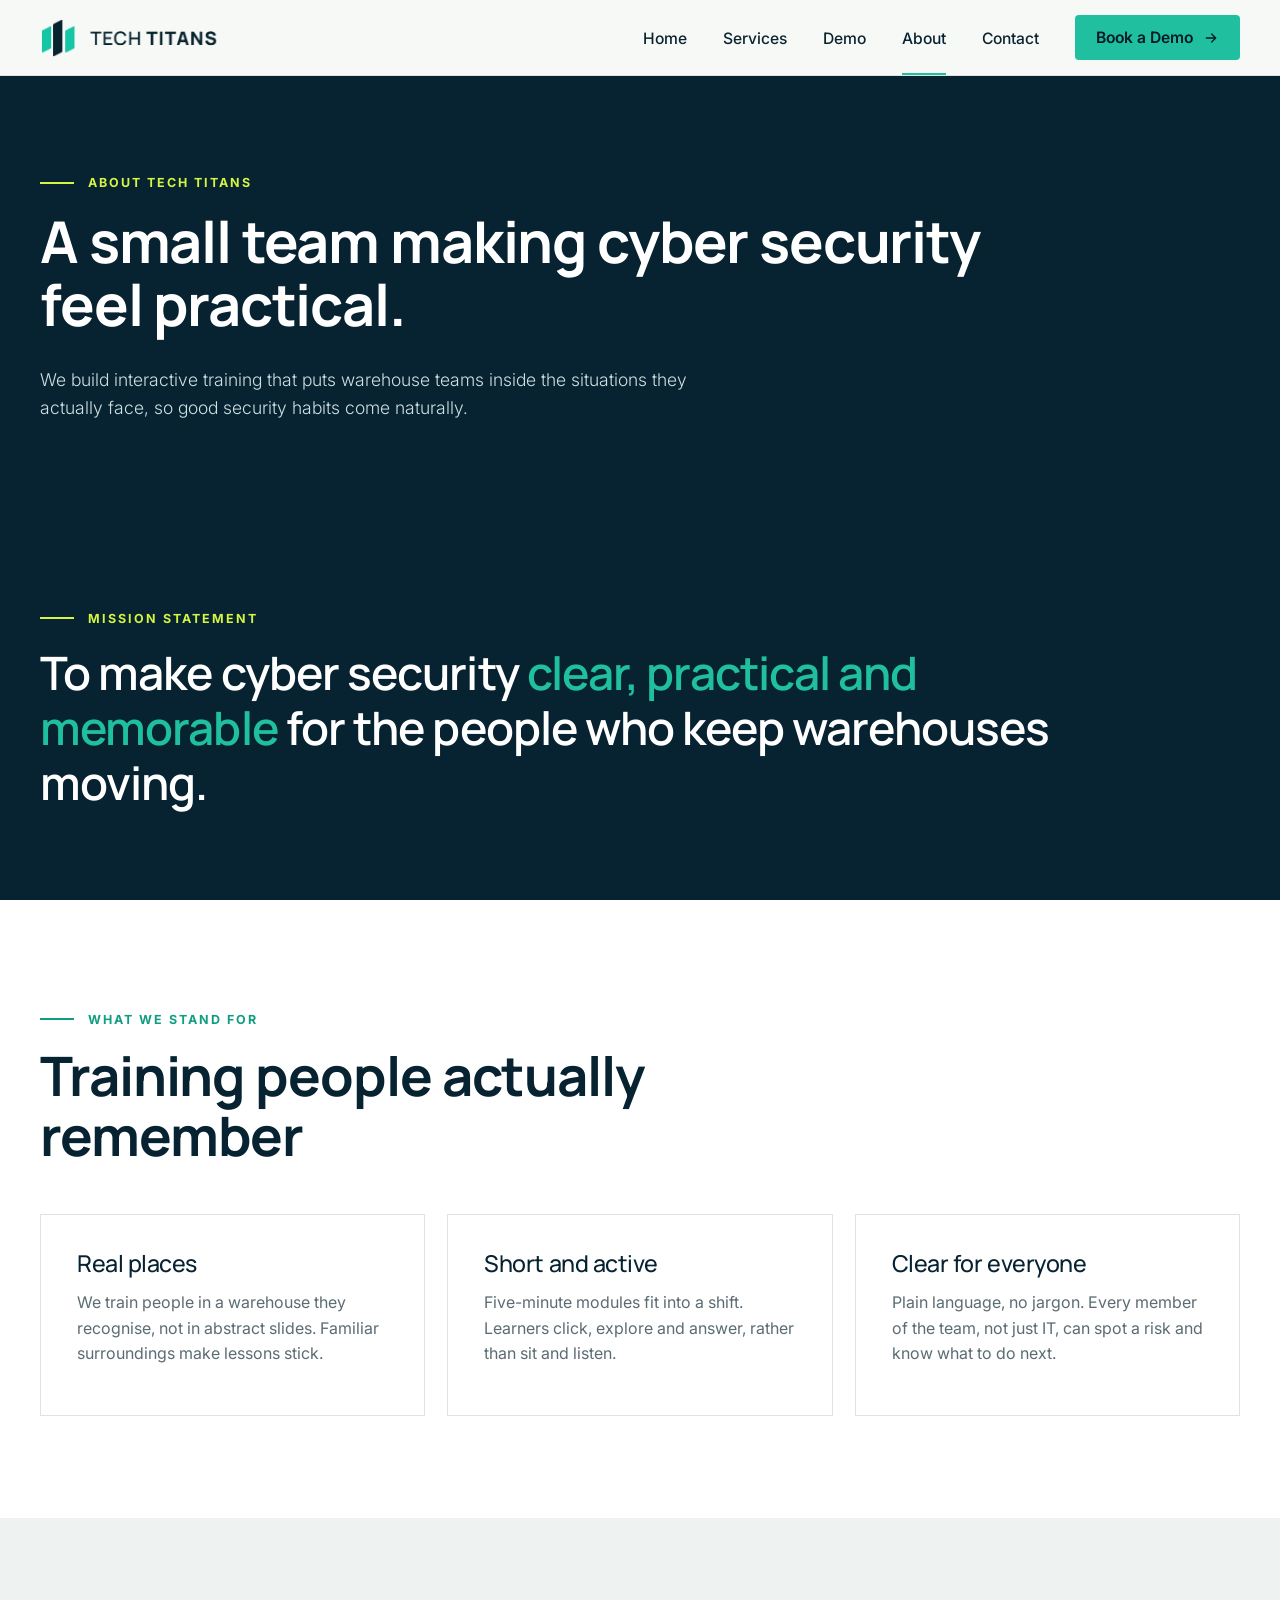
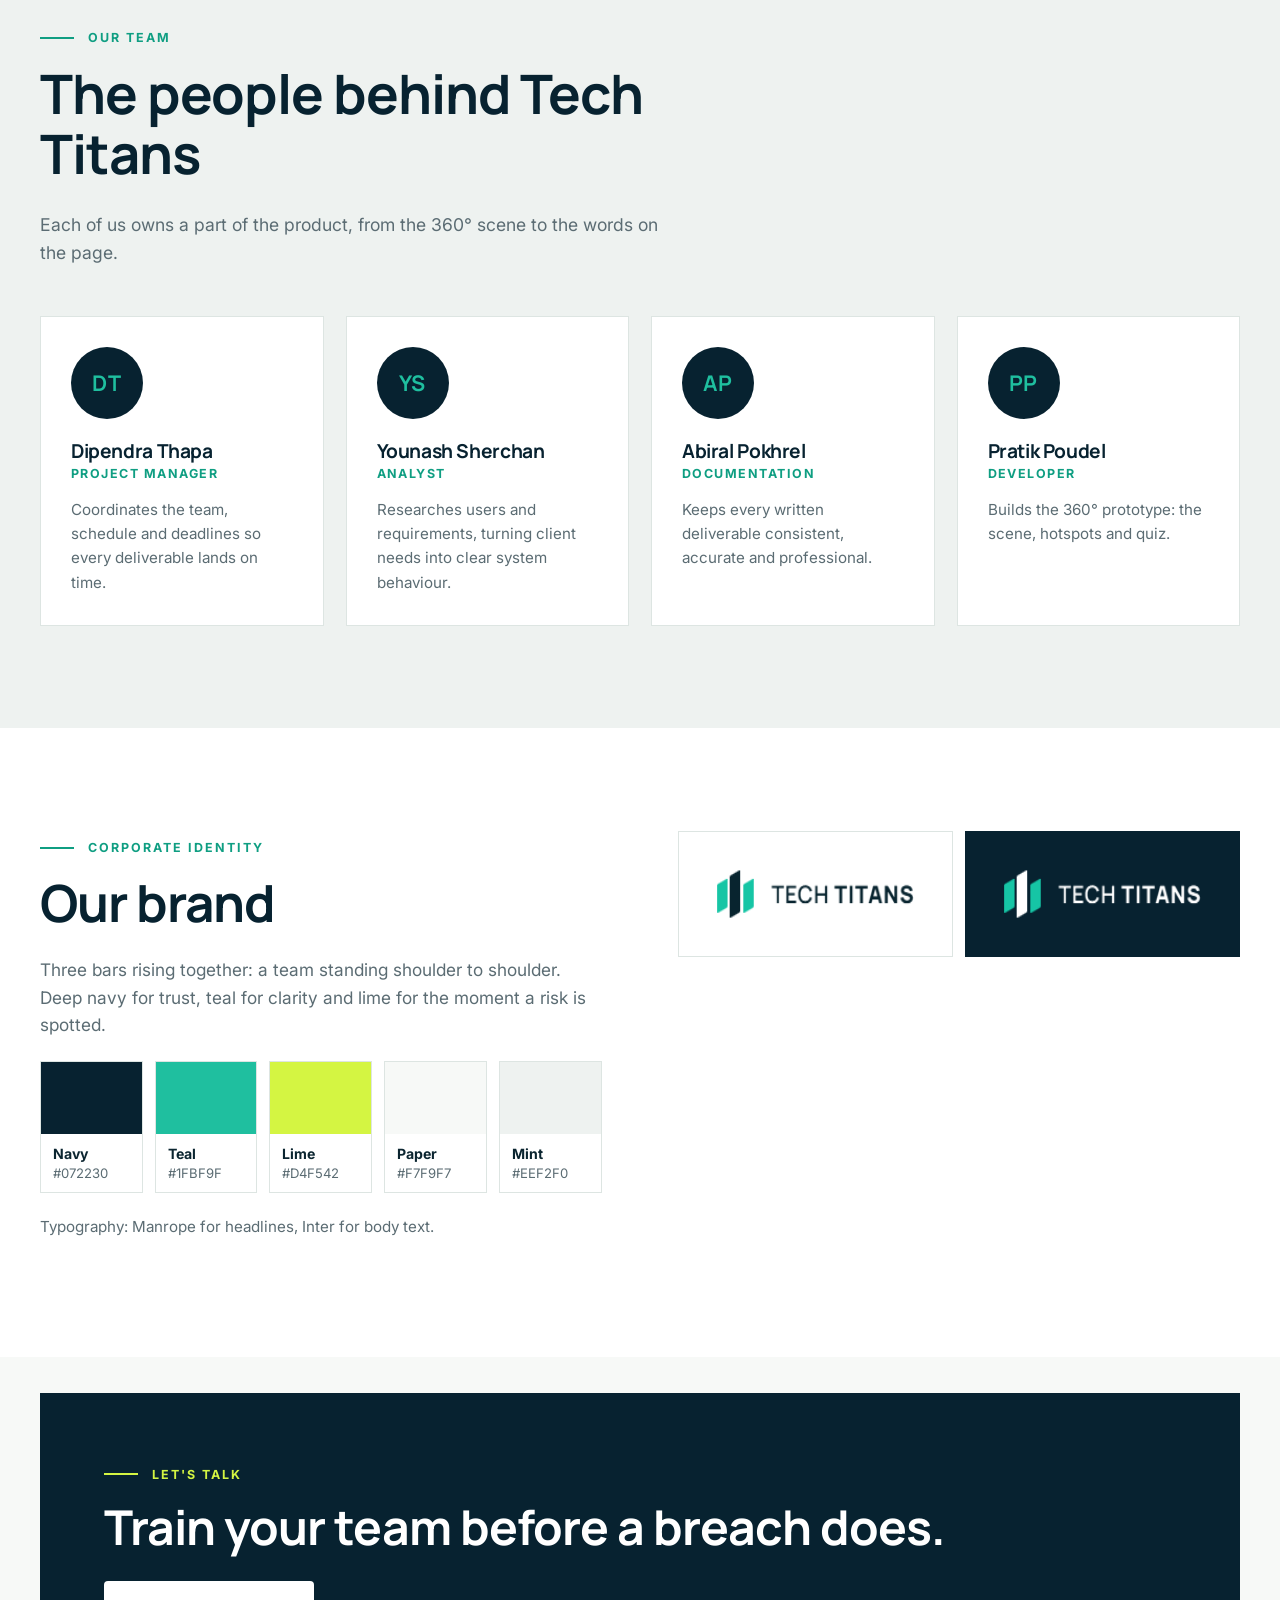
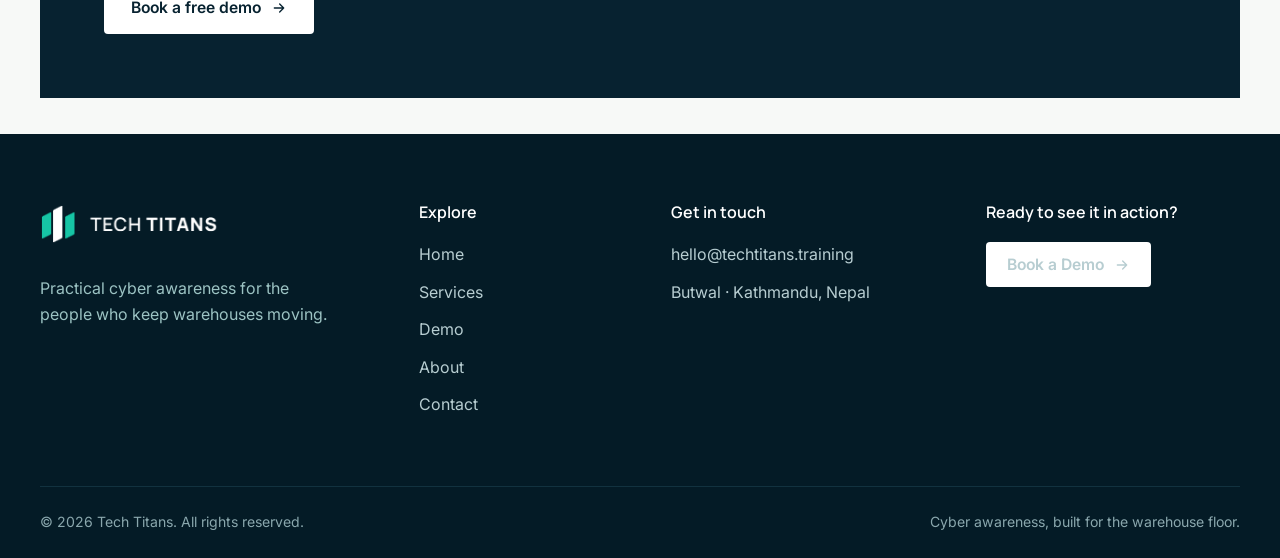
==== about.html @ 88f8e7fc "Initial commit" ====
<!DOCTYPE html>
<html lang="en">
<head>
  <meta charset="utf-8">
  <meta name="viewport" content="width=device-width, initial-scale=1">
  <title>About &amp; Team — Tech Titans</title>
  <meta name="description" content="Meet Tech Titans: our mission, our brand and the team building interactive cyber awareness training for warehouse teams.">
  <meta name="theme-color" content="#072230">
  <link rel="icon" href="assets/img/favicon.svg" type="image/svg+xml">
  <link rel="preconnect" href="https://fonts.googleapis.com">
  <link rel="preconnect" href="https://fonts.gstatic.com" crossorigin>
  <link href="https://fonts.googleapis.com/css2?family=Inter:wght@300;400;500;600;700&family=Manrope:wght@400;500;600;700;800&display=swap" rel="stylesheet">
  <link rel="stylesheet" href="css/styles.css">
</head>
<body>
  <a class="skip-link" href="#main">Skip to content</a>

  <header class="site-header">
    <div class="container">
      <a class="brand" href="index.html" aria-label="Tech Titans home">
        <img src="assets/img/logo.png" alt="Tech Titans" width="192" height="43">
      </a>
      <button class="nav-toggle" aria-label="Menu" aria-expanded="false" aria-controls="site-nav"><span></span><span></span><span></span></button>
      <nav class="nav" id="site-nav" aria-label="Main">
        <a class="link" href="index.html">Home</a>
        <a class="link" href="index.html#services">Services</a>
        <a class="link" href="demo.html">Demo</a>
        <a class="link" href="about.html" aria-current="page">About</a>
        <a class="link" href="contact.html">Contact</a>
        <a class="btn btn-primary btn-sm" href="contact.html?topic=Book%20a%20demo">Book a Demo
          <svg viewBox="0 0 24 24" fill="none" stroke="currentColor" stroke-width="2" stroke-linecap="round" stroke-linejoin="round" aria-hidden="true"><path d="M5 12h14M13 6l6 6-6 6"/></svg>
        </a>
      </nav>
    </div>
  </header>

  <main id="main">
    <section class="page-hero" style="padding:0">
      <div class="container">
        <span class="eyebrow lime">About Tech Titans</span>
        <h1>A small team making cyber security feel practical.</h1>
        <p>We build interactive training that puts warehouse teams inside the situations they actually face, so good security habits come naturally.</p>
      </div>
    </section>

    <!-- MISSION -->
    <section class="mission" style="padding-block:clamp(48px,7vw,90px)">
      <div class="container reveal">
        <span class="eyebrow lime">Mission statement</span>
        <blockquote>To make cyber security <em>clear, practical and memorable</em> for the people who keep warehouses moving.</blockquote>
      </div>
    </section>

    <!-- WHAT WE BUILD / WHY -->
    <section class="bg-white">
      <div class="container">
        <div class="section-head reveal">
          <span class="eyebrow">What we stand for</span>
          <h2>Training people actually remember</h2>
        </div>
        <div class="grid grid-3">
          <article class="card plain reveal">
            <h3>Real places</h3>
            <p>We train people in a warehouse they recognise, not in abstract slides. Familiar surroundings make lessons stick.</p>
          </article>
          <article class="card plain reveal">
            <h3>Short and active</h3>
            <p>Five-minute modules fit into a shift. Learners click, explore and answer, rather than sit and listen.</p>
          </article>
          <article class="card plain reveal">
            <h3>Clear for everyone</h3>
            <p>Plain language, no jargon. Every member of the team, not just IT, can spot a risk and know what to do next.</p>
          </article>
        </div>
      </div>
    </section>

    <!-- TEAM -->
    <section class="bg-mint" id="team">
      <div class="container">
        <div class="section-head reveal">
          <span class="eyebrow">Our team</span>
          <h2>The people behind Tech Titans</h2>
          <p>Each of us owns a part of the product, from the 360° scene to the words on the page.</p>
        </div>
        <div class="grid grid-4">
          <article class="team-card reveal">
            <div class="avatar" aria-hidden="true">DT</div>
            <h3>Dipendra Thapa</h3>
            <span class="role">Project Manager</span>
            <p>Coordinates the team, schedule and deadlines so every deliverable lands on time.</p>
          </article>
          <article class="team-card reveal">
            <div class="avatar" aria-hidden="true">YS</div>
            <h3>Younash Sherchan</h3>
            <span class="role">Analyst</span>
            <p>Researches users and requirements, turning client needs into clear system behaviour.</p>
          </article>
          <article class="team-card reveal">
            <div class="avatar" aria-hidden="true">AP</div>
            <h3>Abiral Pokhrel</h3>
            <span class="role">Documentation</span>
            <p>Keeps every written deliverable consistent, accurate and professional.</p>
          </article>
          <article class="team-card reveal">
            <div class="avatar" aria-hidden="true">PP</div>
            <h3>Pratik Poudel</h3>
            <span class="role">Developer</span>
            <p>Builds the 360° prototype: the scene, hotspots and quiz.</p>
          </article>
        </div>
      </div>
    </section>

    <!-- CORPORATE IDENTITY -->
    <section class="bg-white" id="brand">
      <div class="container split" style="align-items:start">
        <div class="reveal">
          <span class="eyebrow">Corporate identity</span>
          <h2 style="font-size:clamp(2rem,4.2vw,3.2rem);margin-top:18px">Our brand</h2>
          <p style="color:var(--muted);font-size:1.08rem">Three bars rising together: a team standing shoulder to shoulder. Deep navy for trust, teal for clarity and lime for the moment a risk is spotted.</p>
          <div class="swatches" role="list" aria-label="Brand colours">
            <div class="swatch" role="listitem"><i style="background:#072230"></i><span><b>Navy</b>#072230</span></div>
            <div class="swatch" role="listitem"><i style="background:#1FBF9F"></i><span><b>Teal</b>#1FBF9F</span></div>
            <div class="swatch" role="listitem"><i style="background:#D4F542"></i><span><b>Lime</b>#D4F542</span></div>
            <div class="swatch" role="listitem"><i style="background:#F7F9F7"></i><span><b>Paper</b>#F7F9F7</span></div>
            <div class="swatch" role="listitem"><i style="background:#EEF2F0"></i><span><b>Mint</b>#EEF2F0</span></div>
          </div>
          <p style="margin-top:22px;color:var(--muted);font-size:.95rem">Typography: Manrope for headlines, Inter for body text.</p>
        </div>
        <div class="logo-tiles reveal" aria-label="Logo on light and dark backgrounds">
          <div class="logo-tile">
            <a class="brand" href="index.html"><img src="assets/img/logo.png" alt="Tech Titans" width="192" height="43"></a>
          </div>
          <div class="logo-tile dark">
            <a class="brand" href="index.html"><img src="assets/img/logo-light.png" alt="Tech Titans" width="192" height="43"></a>
          </div>
        </div>
      </div>
    </section>

    <div class="cta-band">
      <div class="container">
        <div class="cta-box">
          <div>
            <span class="eyebrow lime">Let's talk</span>
            <h2>Train your team before a breach does.</h2>
          </div>
          <a class="btn btn-white" href="contact.html?topic=Book%20a%20demo">Book a free demo
            <svg viewBox="0 0 24 24" fill="none" stroke="currentColor" stroke-width="2" stroke-linecap="round" stroke-linejoin="round" aria-hidden="true"><path d="M5 12h14M13 6l6 6-6 6"/></svg>
          </a>
        </div>
      </div>
    </div>
  </main>

  <footer class="site-footer">
    <div class="container">
      <div class="footer-grid">
        <div>
          <a class="brand" href="index.html"><img src="assets/img/logo-light.png" alt="Tech Titans" width="192" height="43"></a>
          <p class="tag">Practical cyber awareness for the people who keep warehouses moving.</p>
        </div>
        <div>
          <h4>Explore</h4>
          <ul>
            <li><a href="index.html">Home</a></li>
            <li><a href="index.html#services">Services</a></li>
            <li><a href="demo.html">Demo</a></li>
            <li><a href="about.html">About</a></li>
            <li><a href="contact.html">Contact</a></li>
          </ul>
        </div>
        <div>
          <h4>Get in touch</h4>
          <ul>
            <li><a href="mailto:hello@techtitans.training">hello@techtitans.training</a></li>
            <li>Butwal · Kathmandu, Nepal</li>
          </ul>
        </div>
        <div>
          <h4>Ready to see it in action?</h4>
          <a class="btn btn-white btn-sm" href="contact.html?topic=Book%20a%20demo">Book a Demo
            <svg viewBox="0 0 24 24" fill="none" stroke="currentColor" stroke-width="2" stroke-linecap="round" stroke-linejoin="round" aria-hidden="true"><path d="M5 12h14M13 6l6 6-6 6"/></svg>
          </a>
        </div>
      </div>
      <div class="footer-bottom">
        <span>© <span id="year">2026</span> Tech Titans. All rights reserved.</span>
        <span>Cyber awareness, built for the warehouse floor.</span>
      </div>
    </div>
  </footer>
  <script src="js/main.js"></script>
</body>
</html>
---- css/styles.css ----
/* ==========================================================
   TECH TITANS — Promotional website styles
   Brand tokens first: change colours/fonts here and the whole
   site updates.
   ========================================================== */
:root {
  --navy: #072230;
  --navy-deep: #041b26;
  --teal: #1fbf9f;
  --teal-dark: #0f9e82;
  --lime: #d4f542;
  --paper: #f7f9f7;
  --mint: #eef2f0;
  --ink: #0b2530;
  --muted: #5b6c73;
  --line: #dde5e2;
  --white: #ffffff;

  --font-head: "Manrope", "Inter", system-ui, -apple-system, "Segoe UI", Roboto, sans-serif;
  --font-body: "Inter", system-ui, -apple-system, "Segoe UI", Roboto, sans-serif;

  --maxw: 1200px;
  --radius: 4px;
  --header-h: 76px;
}

*, *::before, *::after { box-sizing: border-box; }
html { scroll-behavior: smooth; scroll-padding-top: calc(var(--header-h) + 12px); }
body {
  margin: 0;
  font-family: var(--font-body);
  color: var(--ink);
  background: var(--paper);
  line-height: 1.6;
  -webkit-font-smoothing: antialiased;
}
img, svg, iframe { max-width: 100%; display: block; }
a { color: inherit; }
h1, h2, h3, h4 { font-family: var(--font-head); line-height: 1.1; letter-spacing: -0.02em; margin: 0 0 .5em; color: var(--navy); }
p { margin: 0 0 1em; }
ul { margin: 0; padding: 0; list-style: none; }

.container { width: min(100% - 48px, var(--maxw)); margin-inline: auto; }
.skip-link {
  position: absolute; left: -999px; top: 8px; background: var(--navy); color: #fff;
  padding: 10px 16px; z-index: 200; border-radius: var(--radius);
}
.skip-link:focus { left: 8px; }
:focus-visible { outline: 3px solid var(--teal); outline-offset: 3px; }

/* ---------- Header ---------- */
.site-header {
  position: sticky; top: 0; z-index: 100;
  background: rgba(247, 249, 247, .96);
  backdrop-filter: blur(8px);
  border-bottom: 1px solid var(--line);
  height: var(--header-h);
}
.site-header .container { display: flex; align-items: center; justify-content: space-between; height: 100%; }
.brand { display: inline-flex; align-items: center; gap: 14px; text-decoration: none; }
.brand img { height: 40px; width: auto; }
.logo-tile .brand img { height: 52px; }
.brand span { font-family: var(--font-head); font-weight: 600; letter-spacing: .06em; font-size: 1.25rem; color: var(--navy); }
.nav { display: flex; align-items: center; gap: 36px; }
.nav a.link {
  text-decoration: none; font-size: .98rem; font-weight: 500; color: var(--ink);
  padding: 26px 0 22px; border-bottom: 2px solid transparent;
}
.nav a.link:hover { color: var(--teal-dark); }
.nav a.link[aria-current="page"] { border-bottom-color: var(--teal); color: var(--navy); }
.nav-toggle { display: none; background: none; border: 1px solid var(--line); border-radius: var(--radius); padding: 10px 12px; cursor: pointer; }
.nav-toggle span { display: block; width: 22px; height: 2px; background: var(--navy); margin: 5px 0; }

/* ---------- Buttons ---------- */
.btn {
  display: inline-flex; align-items: center; gap: 10px;
  font: 600 .98rem var(--font-body); text-decoration: none; cursor: pointer;
  padding: 16px 26px; border-radius: var(--radius); border: 1px solid transparent;
  transition: transform .15s ease, background .15s ease, border-color .15s ease;
}
.btn:hover { transform: translateY(-2px); }
.btn svg { width: 16px; height: 16px; }
.btn-primary { background: var(--teal); color: var(--navy-deep); }
.btn-primary:hover { background: #25d3b0; }
.btn-ghost { background: transparent; color: #fff; border-color: rgba(255,255,255,.45); }
.btn-ghost:hover { border-color: #fff; background: rgba(255,255,255,.08); }
.btn-dark { background: var(--navy); color: #fff; }
.btn-dark:hover { background: #0c3144; }
.btn-white { background: #fff; color: var(--navy); }
.btn-white:hover { background: var(--mint); }
.btn-sm { padding: 12px 20px; }

/* ---------- Eyebrow labels ---------- */
.eyebrow {
  display: inline-flex; align-items: center; gap: 14px;
  font: 700 .78rem var(--font-body); letter-spacing: .16em; text-transform: uppercase; color: var(--teal-dark);
}
.eyebrow::before { content: ""; width: 34px; height: 2px; background: currentColor; }
.eyebrow.lime { color: var(--lime); }

/* ---------- Hero ---------- */
.hero {
  position: relative; color: #fff; overflow: hidden; isolation: isolate;
  background:
    linear-gradient(90deg, rgba(4,27,38,.94) 0%, rgba(7,34,48,.72) 45%, rgba(7,34,48,.25) 100%),
    url("../assets/img/hero.jpg") center/cover no-repeat,
    var(--navy);
}
.hero .container { padding-block: clamp(64px, 11vw, 150px); }
.hero .eyebrows { display: flex; flex-wrap: wrap; gap: 8px 22px; margin-bottom: 28px; }
.hero .eyebrows .tag { font: 700 .78rem var(--font-body); letter-spacing: .16em; text-transform: uppercase; color: #fff; }
.hero h1 { color: #fff; font-weight: 700; font-size: clamp(2.5rem, 6.2vw, 5rem); max-width: 14.5em; letter-spacing: -0.035em; }
.hero h1 em { font-style: normal; color: var(--teal); }
.hero p.lead { font-size: clamp(1.05rem, 1.6vw, 1.3rem); max-width: 34em; color: #e4eef0; margin-bottom: 34px; font-weight: 300; }
.hero .actions { display: flex; flex-wrap: wrap; gap: 14px; }
.hero .badge {
  position: absolute; right: 24px; bottom: 28px; display: flex; gap: 14px; align-items: center;
  border-left: 1px solid rgba(255,255,255,.3); padding-left: 16px; font: 700 .72rem var(--font-body);
  letter-spacing: .14em; text-transform: uppercase; color: #fff;
}
.hero .badge b { color: var(--teal); font-weight: 700; }

.page-hero { background: var(--navy); color: #fff; }
.page-hero .container { padding-block: clamp(48px, 7vw, 96px); }
.page-hero h1 { color: #fff; font-size: clamp(2.2rem, 4.6vw, 3.6rem); max-width: 18em; }
.page-hero p { color: #cfe0e2; max-width: 40em; font-size: 1.1rem; margin: 0; font-weight: 300; }
.page-hero .eyebrow { margin-bottom: 20px; }

/* ---------- Stat strip ---------- */
.strip { background: #fff; border-bottom: 1px solid var(--line); }
.strip .container { display: grid; grid-template-columns: repeat(3, 1fr); }
.strip .item { display: flex; align-items: center; justify-content: center; gap: 16px; padding: 32px 16px; border-left: 1px solid var(--line); }
.strip .item:last-child { border-right: 1px solid var(--line); }
.strip svg { width: 22px; height: 22px; stroke: var(--teal-dark); fill: none; stroke-width: 1.8; flex: none; }
.strip strong { display: block; font-family: var(--font-head); font-size: 1.1rem; color: var(--navy); }
.strip small { color: var(--muted); font-size: .92rem; }

/* ---------- Sections ---------- */
section { padding-block: clamp(56px, 8vw, 110px); }
.section-head { max-width: 40em; margin-bottom: 48px; }
.section-head h2 { font-size: clamp(2rem, 4.4vw, 3.4rem); margin-top: 18px; }
.section-head p { color: var(--muted); font-size: 1.1rem; margin: 0; }
.bg-mint { background: var(--mint); }
.bg-white { background: #fff; }

/* ---------- Cards ---------- */
.grid { display: grid; gap: 22px; }
.grid-3 { grid-template-columns: repeat(3, 1fr); }
.grid-2 { grid-template-columns: repeat(2, 1fr); }
.grid-4 { grid-template-columns: repeat(4, 1fr); }
.card {
  position: relative; background: var(--paper); border: 1px solid var(--line);
  padding: 36px 36px 32px; display: flex; flex-direction: column; min-height: 100%;
  transition: border-color .2s ease, transform .2s ease, box-shadow .2s ease;
}
.card:hover { border-color: var(--teal); transform: translateY(-4px); box-shadow: 0 14px 30px rgba(7,34,48,.08); }
.card .num { position: absolute; top: 34px; right: 36px; color: #8a9a9f; font: 600 .85rem var(--font-body); }
.icon-box { width: 60px; height: 60px; background: var(--teal); border-radius: 3px; display: grid; place-items: center; margin-bottom: 36px; }
.icon-box svg { width: 24px; height: 24px; stroke: #fff; fill: none; stroke-width: 1.8; stroke-linecap: round; stroke-linejoin: round; }
.card h3 { font-size: 1.45rem; font-weight: 500; margin-bottom: 14px; }
.card p { color: var(--muted); }
.card .more { margin-top: auto; padding-top: 28px; font-weight: 600; text-decoration: none; color: var(--navy); display: inline-flex; gap: 10px; align-items: center; }
.card .more svg { width: 15px; height: 15px; stroke: var(--teal-dark); fill: none; stroke-width: 2; }
.card.plain { background: #fff; }
.card.plain:hover { transform: none; box-shadow: none; border-color: var(--line); }
.card ul.ticks { margin-top: 8px; display: grid; gap: 10px; color: var(--ink); }
.card ul.ticks li { padding-left: 28px; position: relative; font-size: .97rem; }
.card ul.ticks li::before { content: ""; position: absolute; left: 0; top: .5em; width: 14px; height: 8px; border-left: 2px solid var(--teal-dark); border-bottom: 2px solid var(--teal-dark); transform: rotate(-45deg); }

/* ---------- How it works ---------- */
.split { display: grid; grid-template-columns: 1fr 1fr; gap: clamp(32px, 6vw, 88px); align-items: center; }
.photo { position: relative; }
.photo img { width: 100%; height: auto; max-height: 640px; object-fit: cover; }
.photo .stat {
  position: absolute; right: -28px; bottom: -28px; background: var(--navy); color: #fff;
  display: flex; gap: 14px; align-items: center; padding: 26px 30px;
}
.photo .stat b { font: 700 4rem/1 var(--font-head); color: var(--lime); }
.photo .stat span { font: 600 .72rem var(--font-body); letter-spacing: .12em; text-transform: uppercase; line-height: 1.5; }
.steps { margin: 28px 0 32px; border-top: 1px solid #cbd8d4; }
.steps li { display: grid; grid-template-columns: 44px 1fr; gap: 8px; padding: 20px 0; border-bottom: 1px solid #cbd8d4; }
.steps .n { color: var(--teal-dark); font-weight: 700; font-size: .85rem; padding-top: 4px; }
.steps h3 { font-size: 1.15rem; font-weight: 500; margin-bottom: 4px; }
.steps p { margin: 0; color: var(--muted); font-size: .96rem; }

/* ---------- CTA band ---------- */
.cta-band { padding-block: 36px; background: var(--paper); }
.cta-box {
  background: var(--navy); color: #fff; padding: clamp(32px, 5vw, 70px) clamp(28px, 5vw, 76px);
  display: flex; align-items: center; justify-content: space-between; gap: 28px; flex-wrap: wrap;
}
.cta-box h2 { color: #fff; font-size: clamp(1.8rem, 4vw, 3rem); margin: 18px 0 0; }

/* ---------- Mission ---------- */
.mission { background: var(--navy); color: #fff; }
.mission blockquote { margin: 18px 0 0; font: 600 clamp(1.7rem, 3.6vw, 2.9rem)/1.2 var(--font-head); letter-spacing: -0.02em; max-width: 24em; }
.mission blockquote em { font-style: normal; color: var(--teal); }

/* ---------- Brand / identity ---------- */
.swatches { display: grid; grid-template-columns: repeat(5, 1fr); gap: 12px; margin-top: 22px; }
.swatch { border: 1px solid var(--line); background: #fff; }
.swatch i { display: block; height: 72px; }
.swatch span { display: block; padding: 10px 12px; font-size: .82rem; line-height: 1.4; color: var(--muted); }
.swatch b { color: var(--ink); display: block; font-size: .88rem; }
.logo-tiles { display: grid; grid-template-columns: 1fr 1fr; gap: 12px; }
.logo-tile { display: grid; place-items: center; padding: 36px; border: 1px solid var(--line); gap: 12px; }
.logo-tile.dark { background: var(--navy); border-color: var(--navy); }
.logo-tile .brand span { color: inherit; }
.logo-tile.dark .brand span { color: #fff; }

/* ---------- Team ---------- */
.team-card { background: #fff; border: 1px solid var(--line); padding: 30px; }
.avatar { width: 72px; height: 72px; border-radius: 50%; background: var(--navy); display: grid; place-items: center; margin-bottom: 22px; font: 700 1.35rem var(--font-head); letter-spacing: .04em; color: var(--teal); }
.team-card h3 { font-size: 1.2rem; margin-bottom: 2px; }
.team-card .role { color: var(--teal-dark); font-weight: 700; font-size: .78rem; letter-spacing: .12em; text-transform: uppercase; margin-bottom: 14px; display: block; }
.team-card p { color: var(--muted); font-size: .95rem; margin: 0; }

/* ---------- Demo / portfolio ---------- */
.device { background: var(--navy); padding: 14px; border-radius: 10px; box-shadow: 0 30px 60px rgba(7,34,48,.25); }
.device .bar { display: flex; gap: 7px; align-items: center; padding: 4px 6px 12px; }
.device .bar i { width: 10px; height: 10px; border-radius: 50%; background: #3b5361; }
.device .bar small { margin-left: 10px; color: #9fb4bd; font-size: .78rem; overflow: hidden; text-overflow: ellipsis; white-space: nowrap; }
.device iframe { width: 100%; height: min(72vh, 640px); border: 0; background: #0b1a22; border-radius: 4px; }
.creds { display: flex; flex-wrap: wrap; gap: 14px 28px; margin-top: 22px; padding: 18px 22px; background: #fff; border: 1px solid var(--line); border-left: 4px solid var(--teal); }
.creds code { background: var(--mint); padding: 3px 8px; border-radius: 3px; font-size: .92rem; }
.hotspot-list { counter-reset: h; display: grid; grid-template-columns: repeat(2, 1fr); gap: 14px; }
.hotspot-list li { background: #fff; border: 1px solid var(--line); padding: 18px 20px 18px 64px; position: relative; }
.hotspot-list li::before { counter-increment: h; content: "0" counter(h); position: absolute; left: 20px; top: 18px; color: var(--teal-dark); font: 700 .95rem var(--font-body); }
.hotspot-list strong { display: block; color: var(--navy); font-family: var(--font-head); }
.hotspot-list span { color: var(--muted); font-size: .93rem; }

/* ---------- Contact ---------- */
.contact-grid { display: grid; grid-template-columns: 1fr 1.15fr; gap: clamp(32px, 6vw, 80px); }
.contact-list { display: grid; gap: 22px; margin-top: 28px; }
.contact-list li { display: grid; grid-template-columns: 52px 1fr; gap: 16px; align-items: start; }
.contact-list .icon-box { width: 52px; height: 52px; margin: 0; }
.contact-list .icon-box svg { width: 22px; height: 22px; }
.contact-list small { display: block; color: var(--muted); text-transform: uppercase; letter-spacing: .1em; font-size: .72rem; font-weight: 700; }
.contact-list a { font-weight: 600; color: var(--navy); }
form.contact { background: #fff; border: 1px solid var(--line); padding: clamp(24px, 4vw, 44px); display: grid; gap: 18px; }
form.contact label { font-weight: 600; font-size: .92rem; color: var(--navy); display: grid; gap: 8px; }
form.contact input, form.contact select, form.contact textarea {
  font: inherit; padding: 14px 16px; border: 1px solid #c5d3cf; border-radius: var(--radius); background: var(--paper); color: var(--ink); width: 100%;
}
form.contact textarea { min-height: 150px; resize: vertical; }
form.contact input:focus, form.contact select:focus, form.contact textarea:focus { outline: 3px solid rgba(31,191,159,.35); border-color: var(--teal); }
.form-note { font-size: .86rem; color: var(--muted); margin: 0; }
.form-status { font-weight: 600; color: var(--teal-dark); min-height: 1.4em; margin: 0; }

/* ---------- Footer ---------- */
.site-footer { background: var(--navy-deep); color: #b7cdd1; padding-top: 70px; }
.footer-grid { display: grid; grid-template-columns: 1.6fr 1fr 1.3fr 1.2fr; gap: 40px; padding-bottom: 56px; }
.site-footer .brand span { color: #fff; }
.site-footer p.tag { margin-top: 24px; max-width: 18em; color: #9cc3c3; }
.site-footer h4 { color: #fff; font-size: 1rem; font-weight: 600; margin-bottom: 20px; letter-spacing: 0; }
.site-footer li { margin-bottom: 12px; }
.site-footer a { text-decoration: none; color: #b7cdd1; }
.site-footer a:hover { color: var(--teal); }
.footer-bottom { border-top: 1px solid #12323f; padding-block: 24px; display: flex; justify-content: space-between; flex-wrap: wrap; gap: 8px; font-size: .88rem; color: #8aa7ad; }

/* ---------- Scroll reveal ---------- */
.reveal { opacity: 0; transform: translateY(18px); transition: opacity .6s ease, transform .6s ease; }
.reveal.in { opacity: 1; transform: none; }
@media (prefers-reduced-motion: reduce) {
  html { scroll-behavior: auto; }
  .reveal { opacity: 1; transform: none; transition: none; }
  .btn, .card { transition: none; }
}

/* ---------- Responsive ---------- */
@media (max-width: 960px) {
  .grid-3, .grid-4 { grid-template-columns: 1fr 1fr; }
  .split, .contact-grid { grid-template-columns: 1fr; }
  .photo .stat { right: 12px; bottom: -22px; }
  .footer-grid { grid-template-columns: 1fr 1fr; }
  .swatches { grid-template-columns: repeat(3, 1fr); }
}
@media (max-width: 800px) {
  .nav-toggle { display: block; }
  .nav {
    position: absolute; left: 0; right: 0; top: var(--header-h); background: var(--paper);
    flex-direction: column; align-items: stretch; gap: 0; padding: 8px 24px 24px; border-bottom: 1px solid var(--line);
    display: none;
  }
  .nav.open { display: flex; }
  .nav a.link { padding: 16px 0; border-bottom: 1px solid var(--line); }
  .nav a.link[aria-current="page"] { border-bottom-color: var(--teal); }
  .nav .btn { margin-top: 16px; justify-content: center; }
}
@media (max-width: 640px) {
  .grid-2, .grid-3, .grid-4, .hotspot-list { grid-template-columns: 1fr; }
  .strip .container { grid-template-columns: 1fr; }
  .strip .item { border: 0; border-bottom: 1px solid var(--line); justify-content: flex-start; padding-inline: 8px; }
  .strip .item:last-child { border-right: 0; border-bottom: 0; }
  .hero .badge { display: none; }
  .footer-grid { grid-template-columns: 1fr; }
  .swatches { grid-template-columns: repeat(2, 1fr); }
  .logo-tiles { grid-template-columns: 1fr; }
  .brand span { font-size: 1.05rem; }
  .photo .stat { position: static; margin-top: -4px; }
}
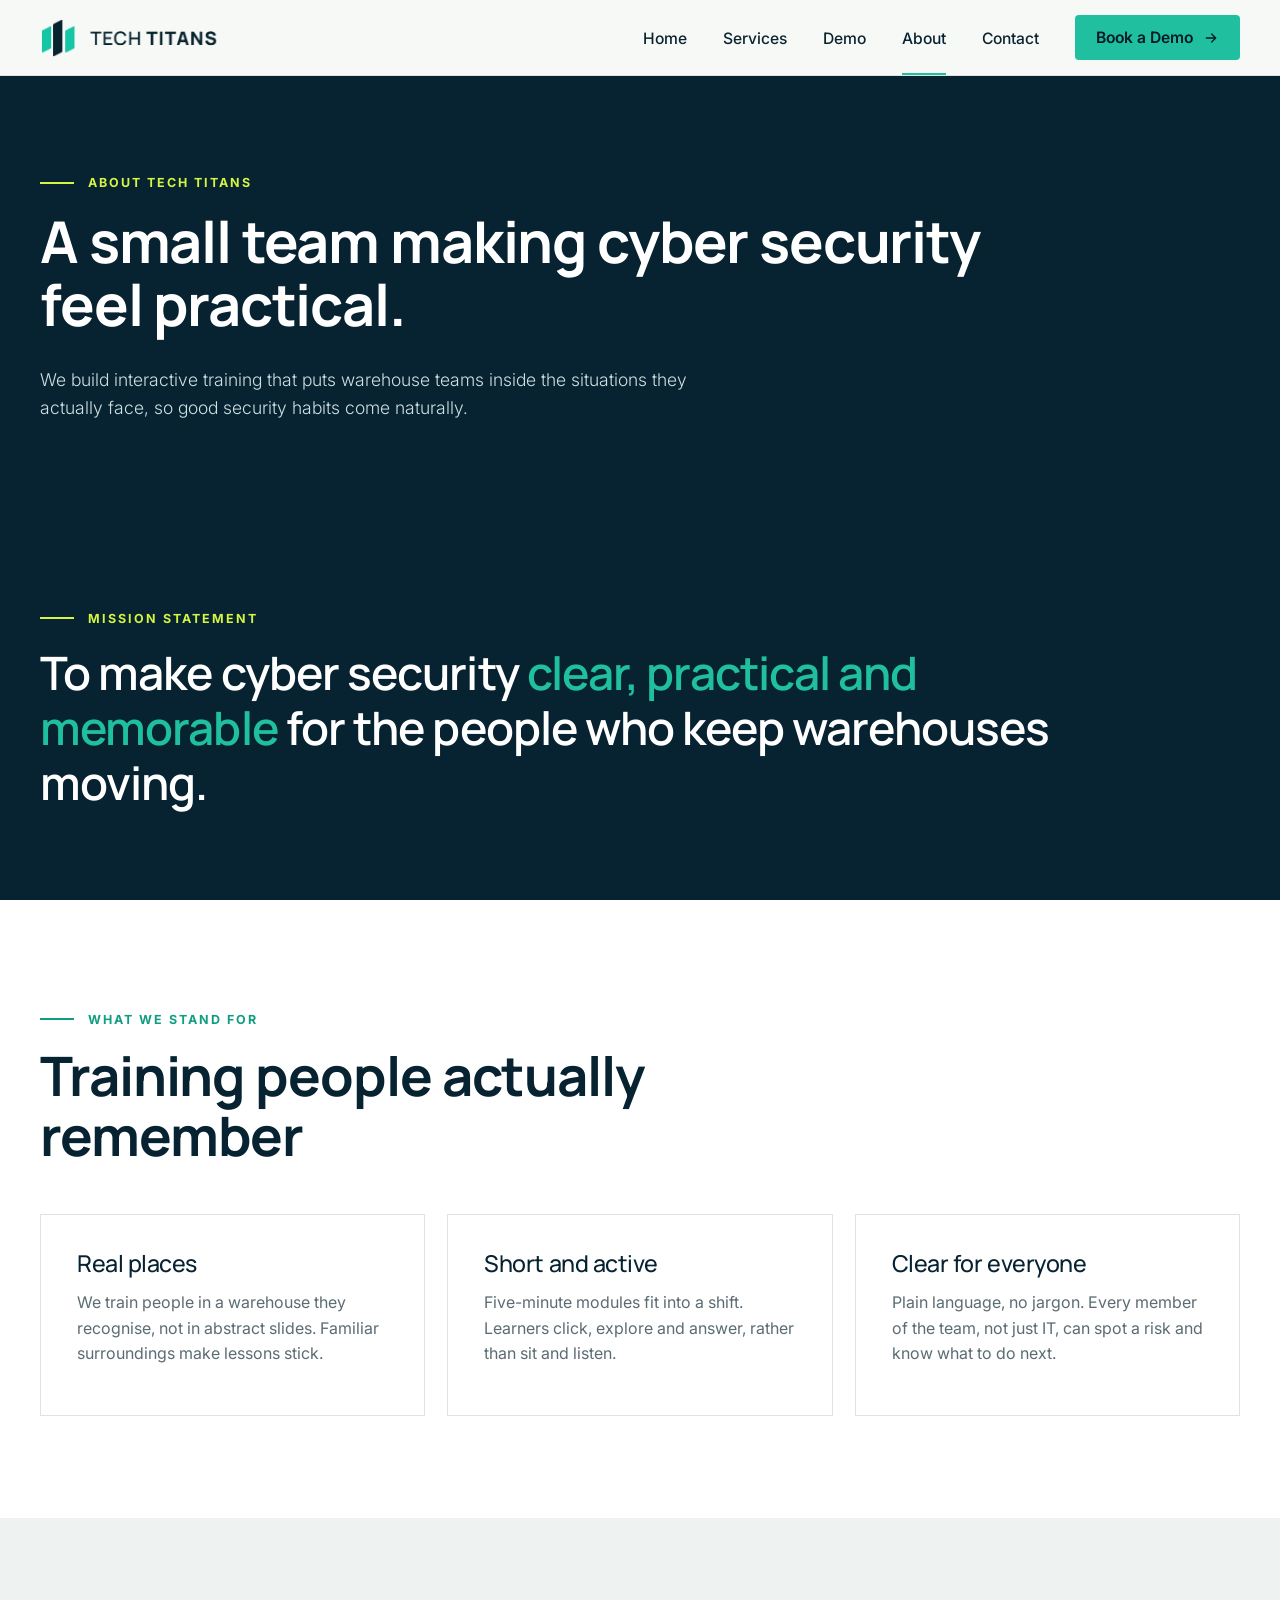
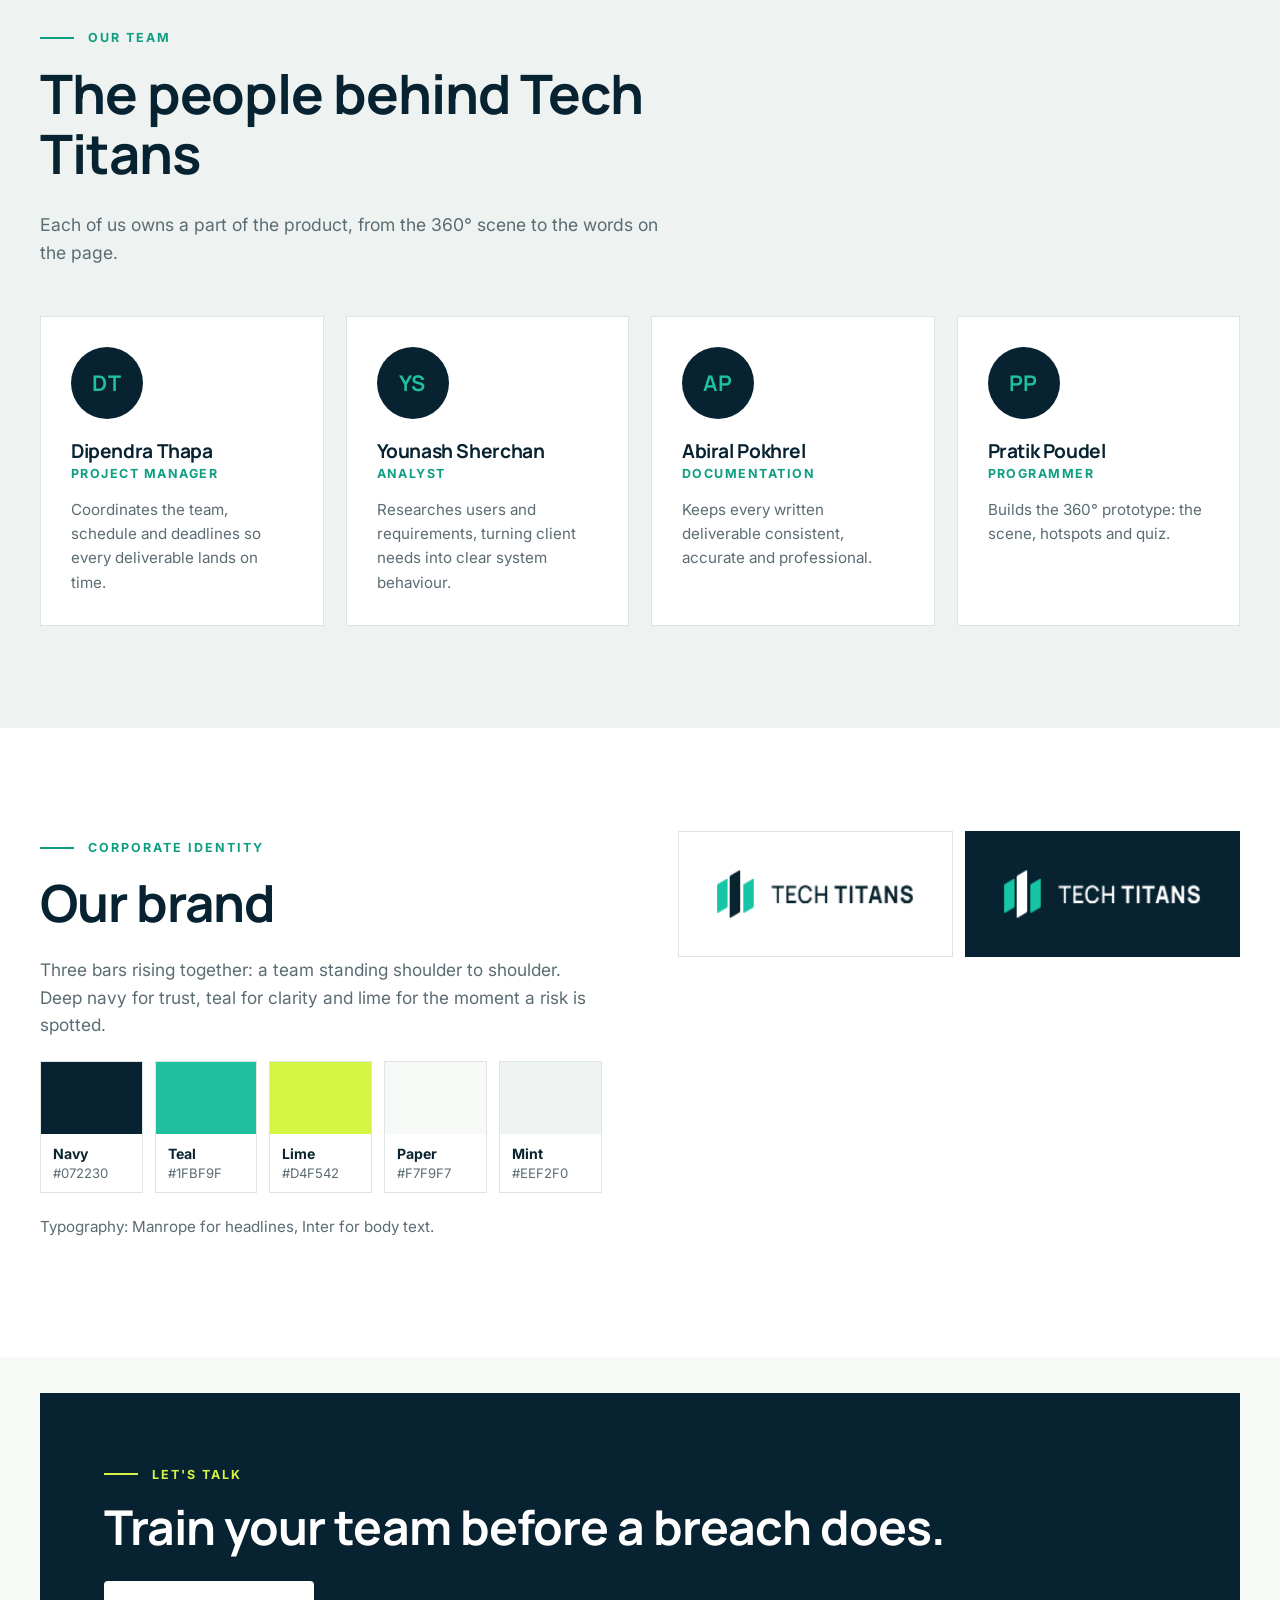
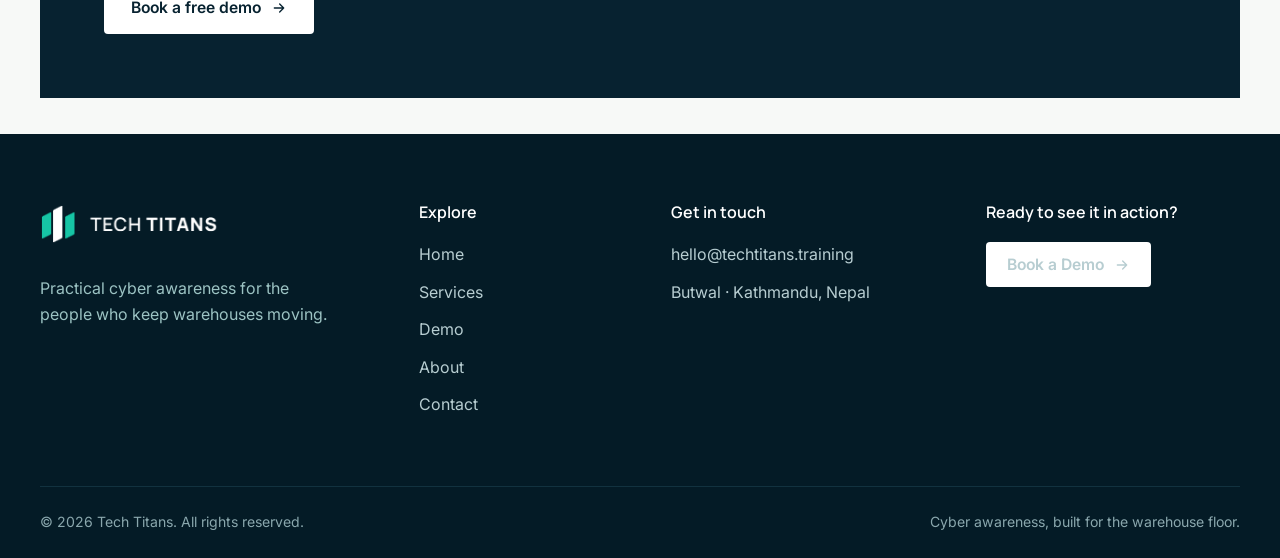
==== commit bd977a83: "Add social metadata and align team role" ====
--- a/about.html
+++ b/about.html
@@ -6,6 +6,18 @@
   <title>About &amp; Team — Tech Titans</title>
   <meta name="description" content="Meet Tech Titans: our mission, our brand and the team building interactive cyber awareness training for warehouse teams.">
   <meta name="theme-color" content="#072230">
+  <link rel="canonical" href="https://pyatrick666.github.io/techtitans-site/about.html">
+  <meta property="og:title" content="About & Team — Tech Titans">
+  <meta property="og:description" content="Meet the Tech Titans team and discover our mission to make warehouse cybersecurity awareness clear, practical and memorable.">
+  <meta property="og:type" content="website">
+  <meta property="og:url" content="https://pyatrick666.github.io/techtitans-site/about.html">
+  <meta property="og:image" content="https://pyatrick666.github.io/techtitans-site/assets/img/social-preview.svg">
+  <meta property="og:image:width" content="1200">
+  <meta property="og:image:height" content="630">
+  <meta name="twitter:card" content="summary_large_image">
+  <meta name="twitter:title" content="About & Team — Tech Titans">
+  <meta name="twitter:description" content="Meet the Tech Titans team and discover our mission to make warehouse cybersecurity awareness clear, practical and memorable.">
+  <meta name="twitter:image" content="https://pyatrick666.github.io/techtitans-site/assets/img/social-preview.svg">
   <link rel="icon" href="assets/img/favicon.svg" type="image/svg+xml">
   <link rel="preconnect" href="https://fonts.googleapis.com">
   <link rel="preconnect" href="https://fonts.gstatic.com" crossorigin>
@@ -105,7 +117,7 @@
           <article class="team-card reveal">
             <div class="avatar" aria-hidden="true">PP</div>
             <h3>Pratik Poudel</h3>
-            <span class="role">Developer</span>
+            <span class="role">Programmer</span>
             <p>Builds the 360° prototype: the scene, hotspots and quiz.</p>
           </article>
         </div>
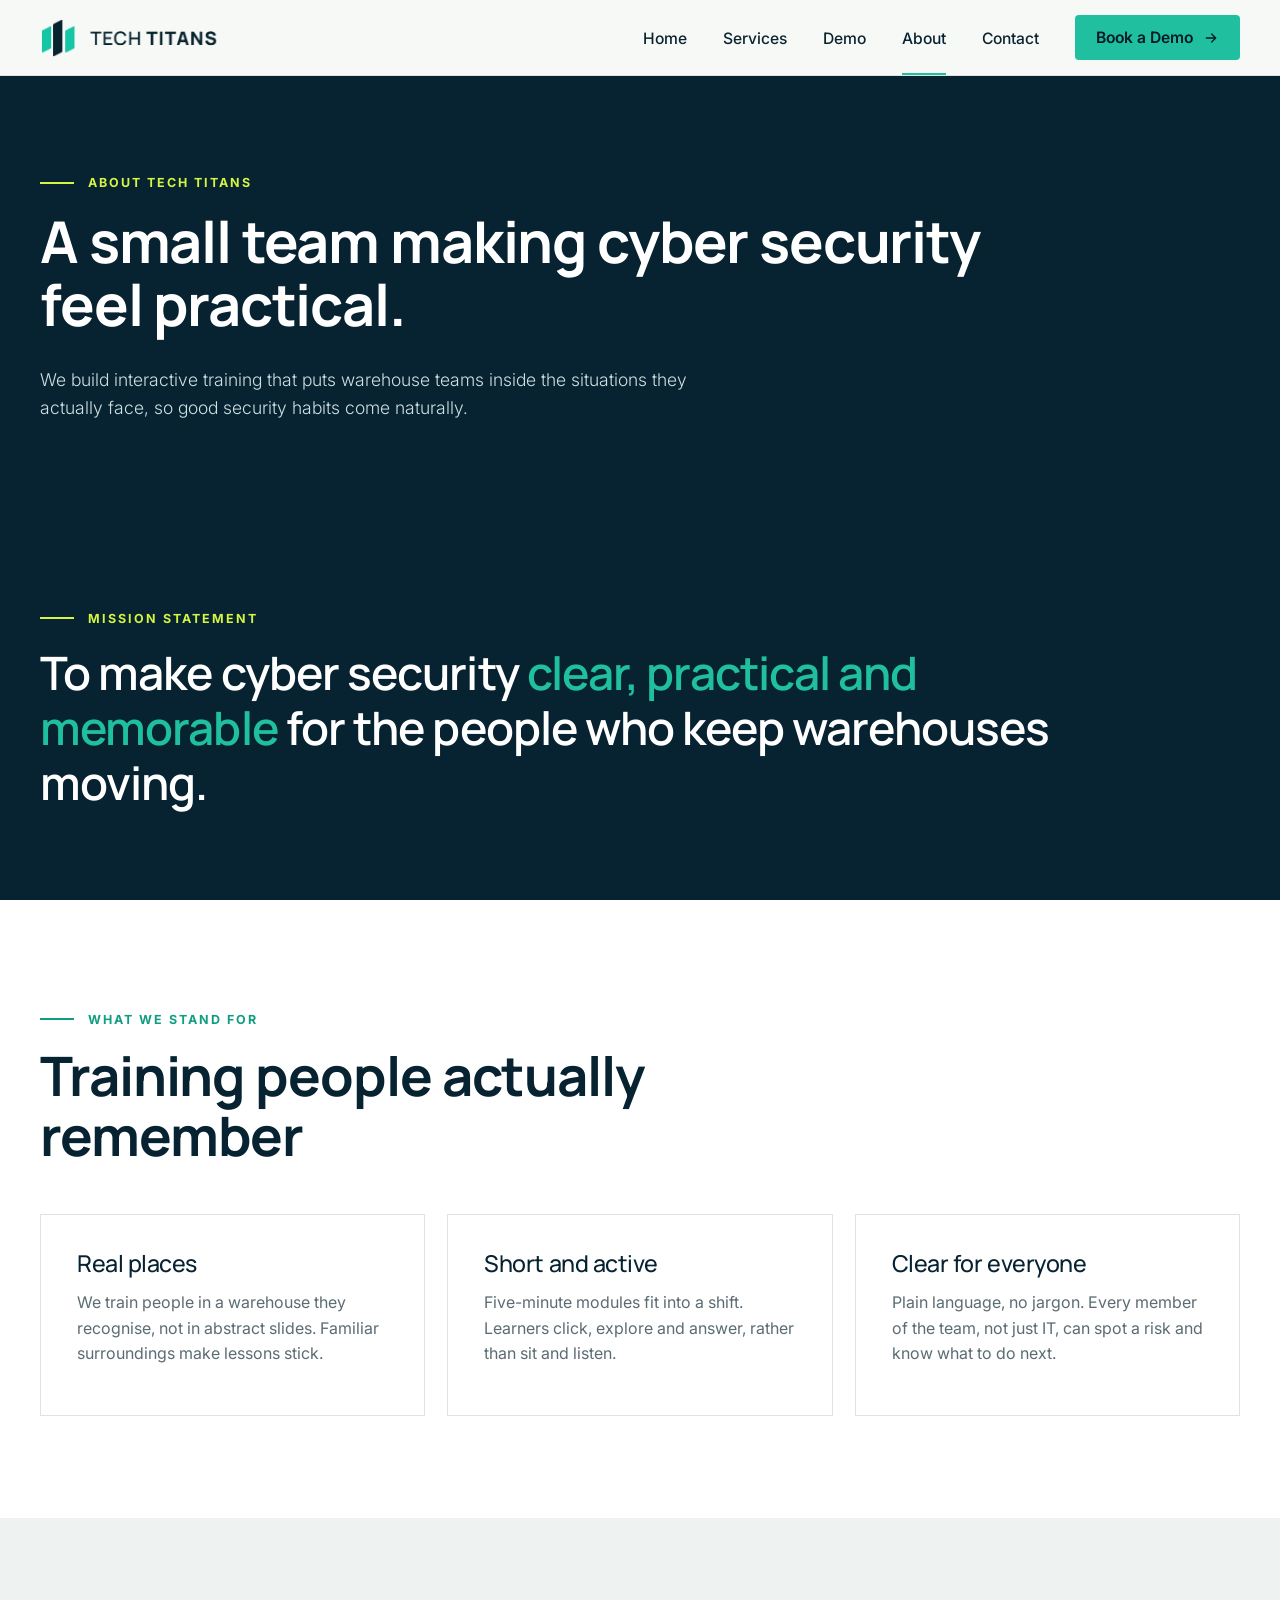
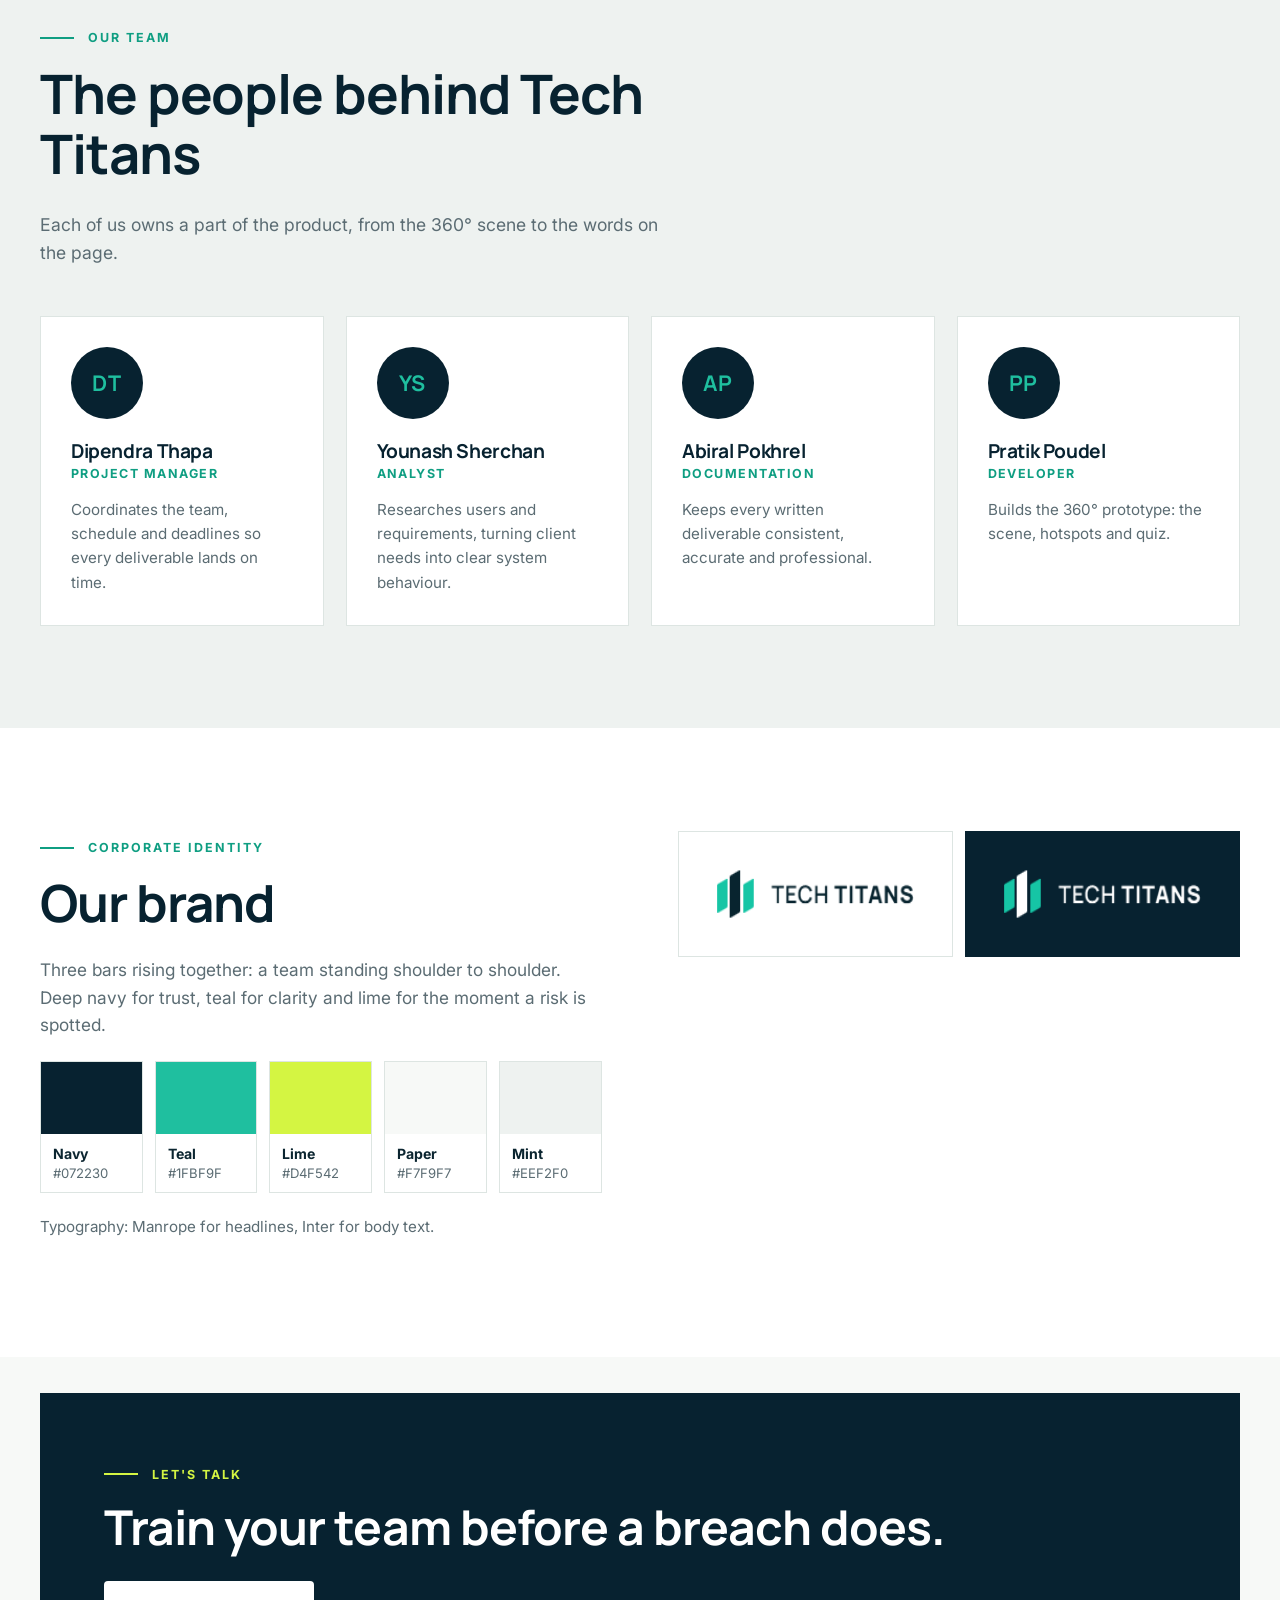
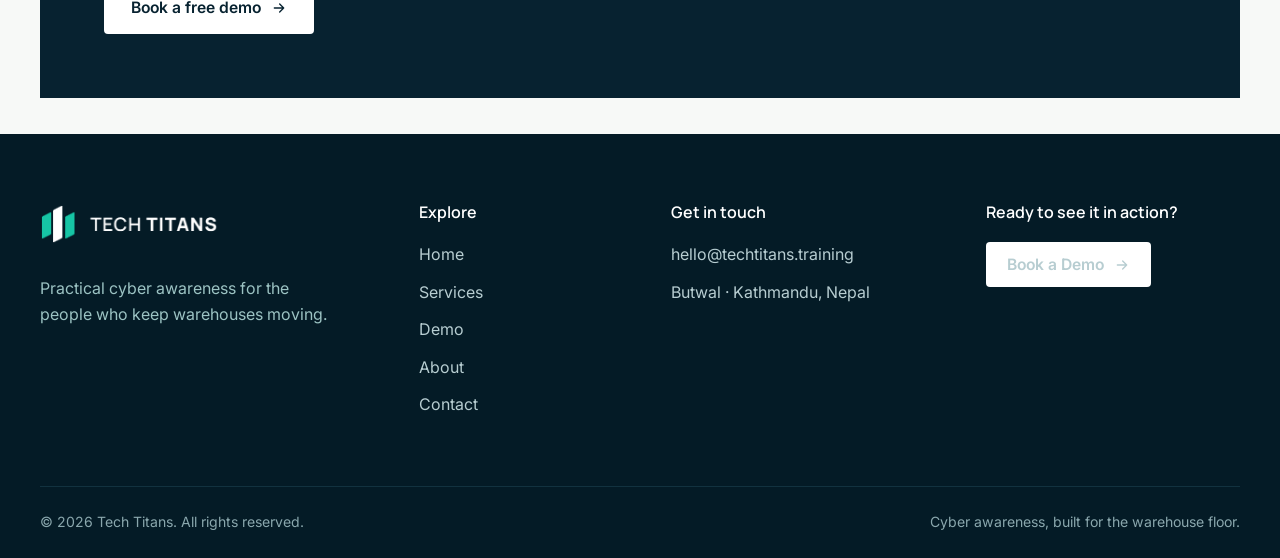
==== commit 4da45776: "Change Pratik's team role back to Developer" ====
--- a/about.html
+++ b/about.html
@@ -11,13 +11,13 @@
   <meta property="og:description" content="Meet the Tech Titans team and discover our mission to make warehouse cybersecurity awareness clear, practical and memorable.">
   <meta property="og:type" content="website">
   <meta property="og:url" content="https://pyatrick666.github.io/techtitans-site/about.html">
-  <meta property="og:image" content="https://pyatrick666.github.io/techtitans-site/assets/img/social-preview.svg">
+  <meta property="og:image" content="https://pyatrick666.github.io/techtitans-site/assets/img/hero.jpg">
   <meta property="og:image:width" content="1200">
   <meta property="og:image:height" content="630">
   <meta name="twitter:card" content="summary_large_image">
   <meta name="twitter:title" content="About & Team — Tech Titans">
   <meta name="twitter:description" content="Meet the Tech Titans team and discover our mission to make warehouse cybersecurity awareness clear, practical and memorable.">
-  <meta name="twitter:image" content="https://pyatrick666.github.io/techtitans-site/assets/img/social-preview.svg">
+  <meta name="twitter:image" content="https://pyatrick666.github.io/techtitans-site/assets/img/hero.jpg">
   <link rel="icon" href="assets/img/favicon.svg" type="image/svg+xml">
   <link rel="preconnect" href="https://fonts.googleapis.com">
   <link rel="preconnect" href="https://fonts.gstatic.com" crossorigin>
@@ -117,7 +117,7 @@
           <article class="team-card reveal">
             <div class="avatar" aria-hidden="true">PP</div>
             <h3>Pratik Poudel</h3>
-            <span class="role">Programmer</span>
+            <span class="role">Developer</span>
             <p>Builds the 360° prototype: the scene, hotspots and quiz.</p>
           </article>
         </div>
--- a/css/styles.css
+++ b/css/styles.css
@@ -259,11 +259,17 @@
 .footer-bottom { border-top: 1px solid #12323f; padding-block: 24px; display: flex; justify-content: space-between; flex-wrap: wrap; gap: 8px; font-size: .88rem; color: #8aa7ad; }
 
 /* ---------- Scroll reveal ---------- */
-.reveal { opacity: 0; transform: translateY(18px); transition: opacity .6s ease, transform .6s ease; }
-.reveal.in { opacity: 1; transform: none; }
+/* Content is visible by default. Only JS-prepared elements animate in. */
+.reveal { opacity: 1; transform: none; }
+.js .reveal.reveal-ready:not(.in) { opacity: 0; transform: translateY(18px); }
+.js .reveal.reveal-ready.in { opacity: 1; transform: none; }
 @media (prefers-reduced-motion: reduce) {
   html { scroll-behavior: auto; }
-  .reveal { opacity: 1; transform: none; transition: none; }
+  .reveal, .js .reveal.reveal-ready, .js .reveal.reveal-ready:not(.in) {
+    opacity: 1;
+    transform: none;
+    transition: none;
+  }
   .btn, .card { transition: none; }
 }
 
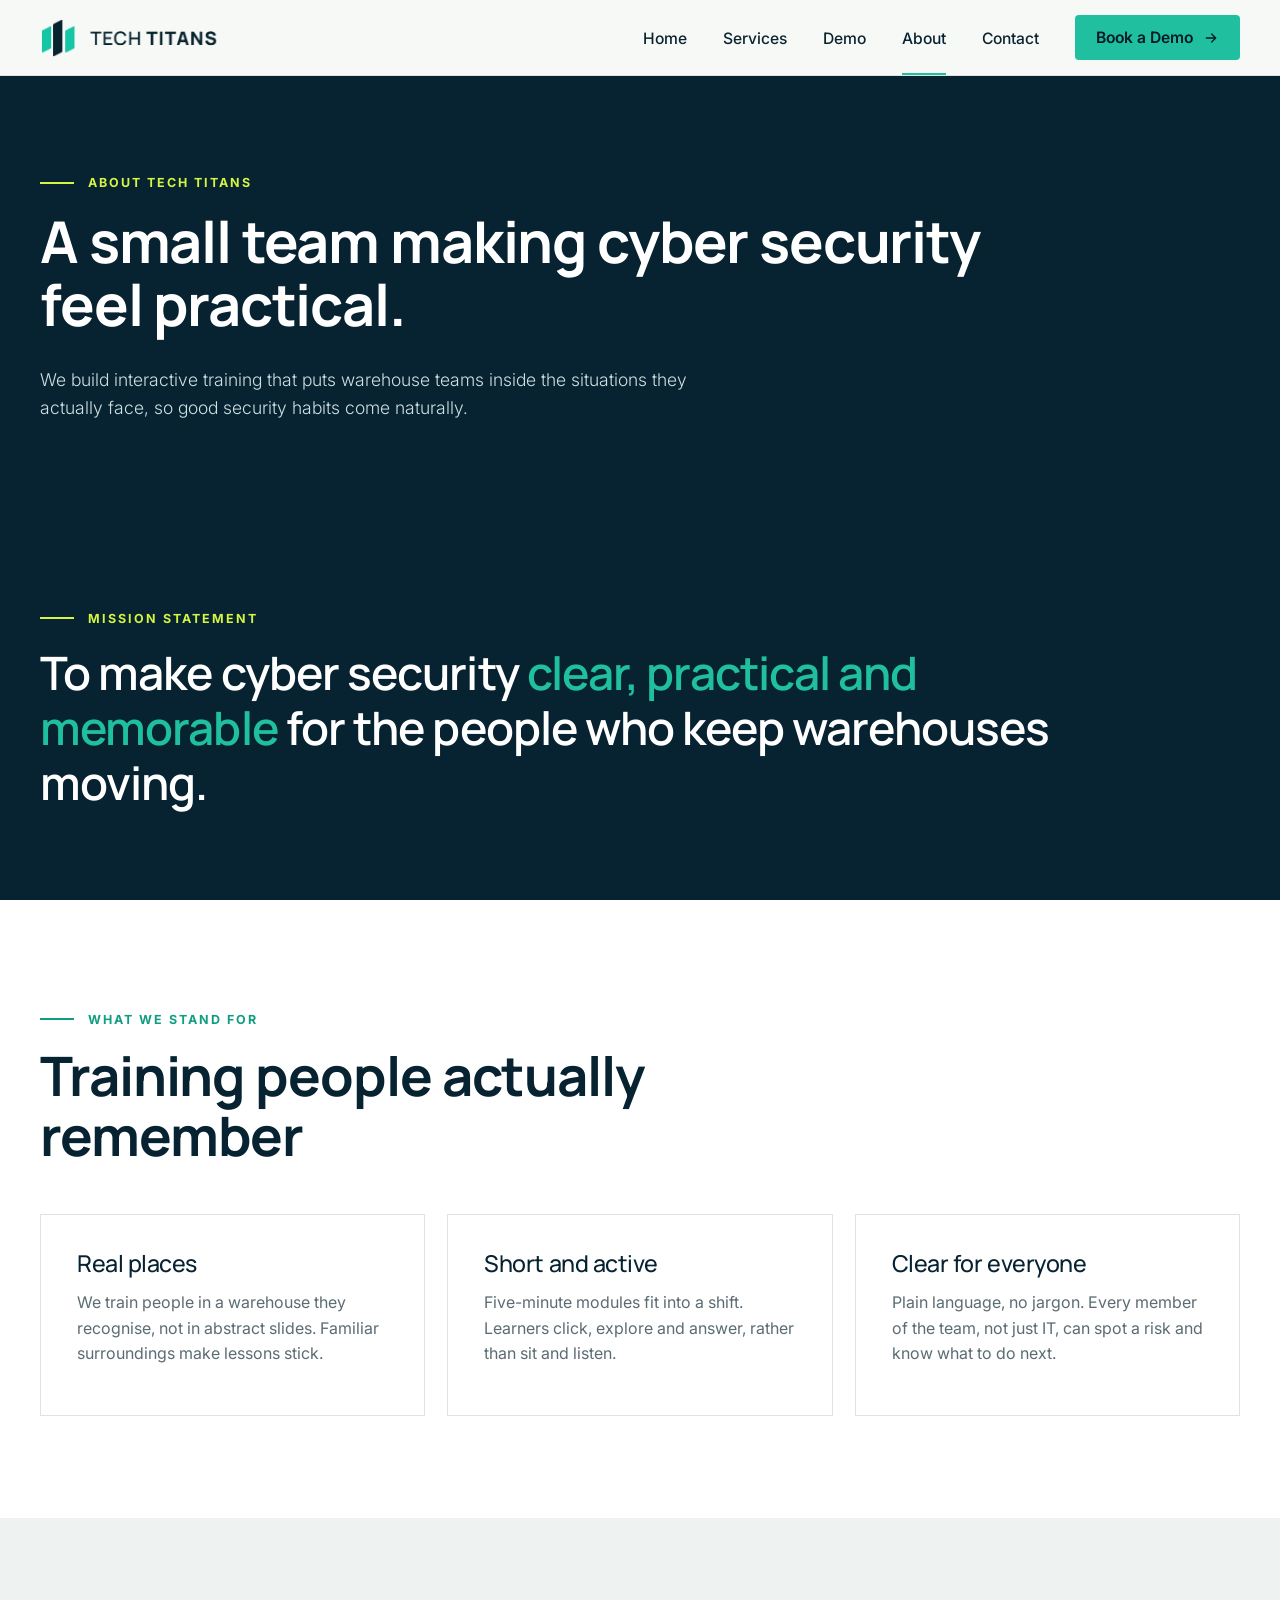
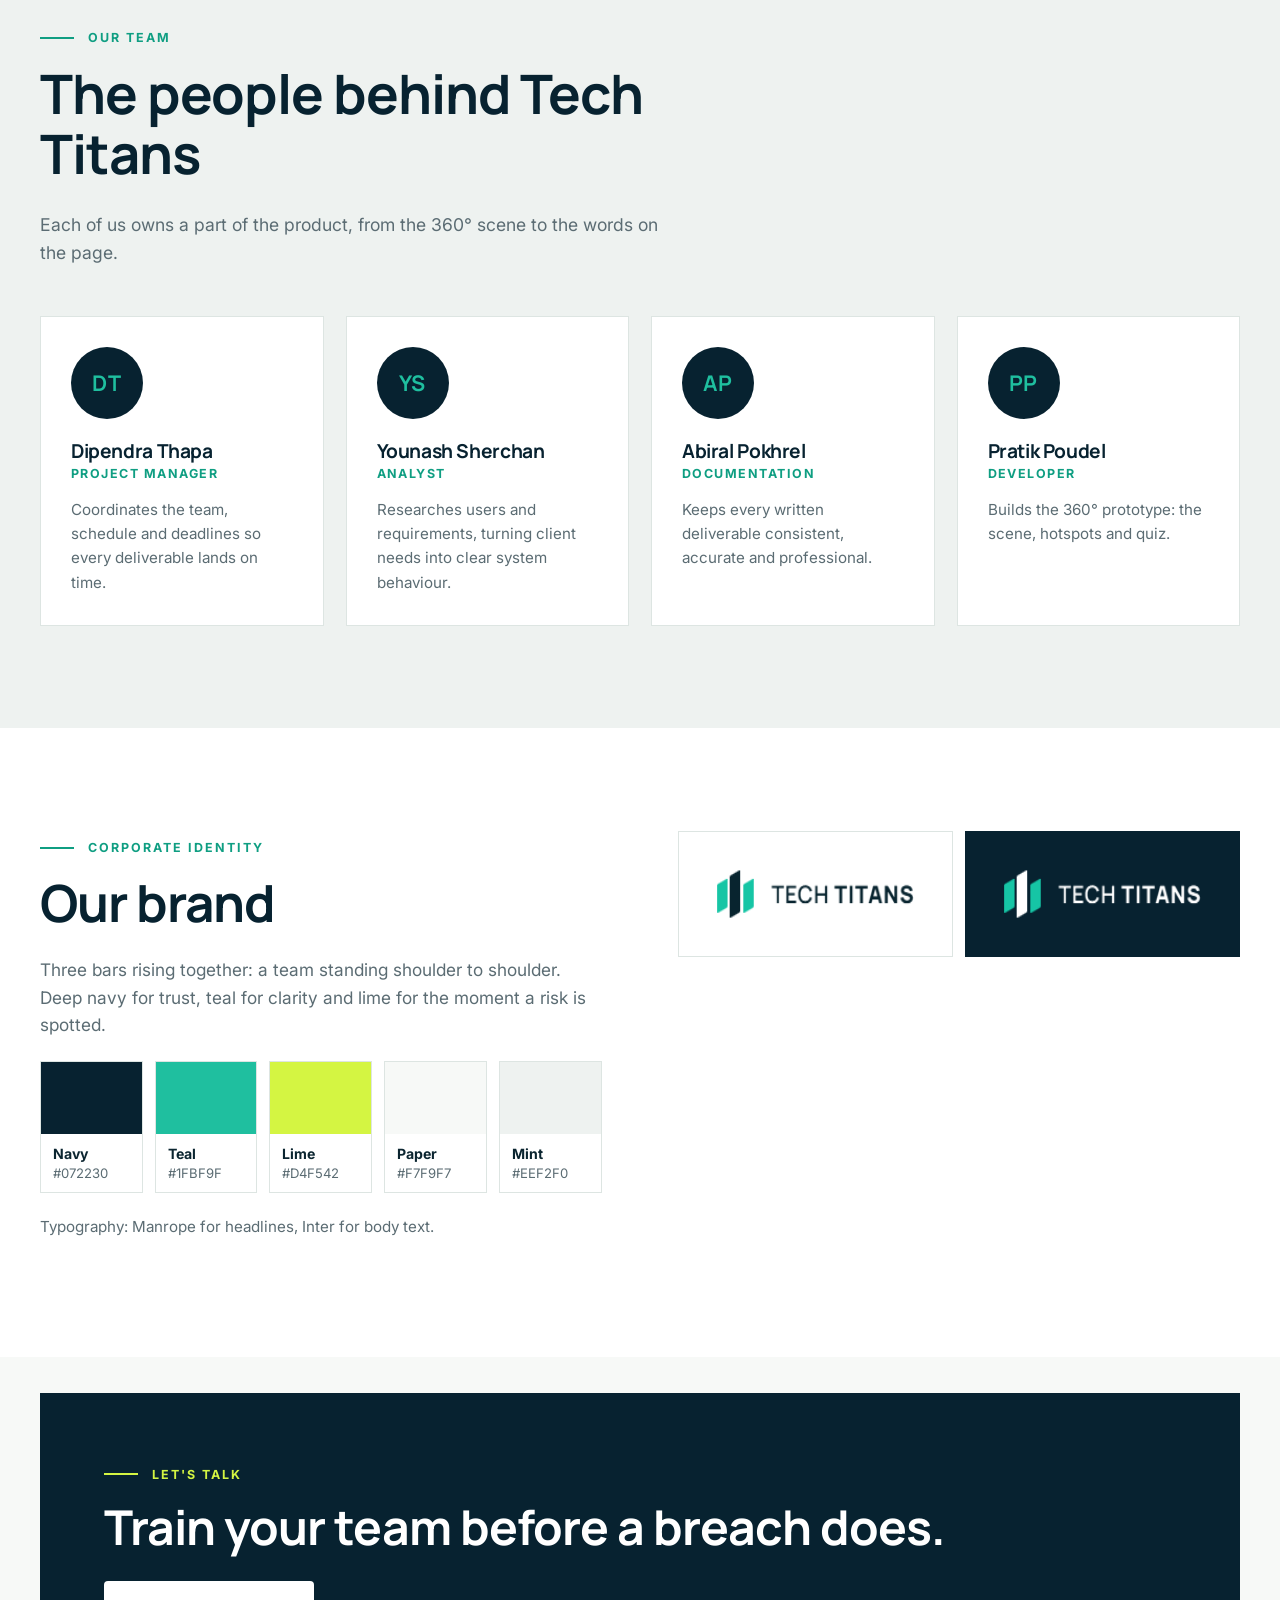
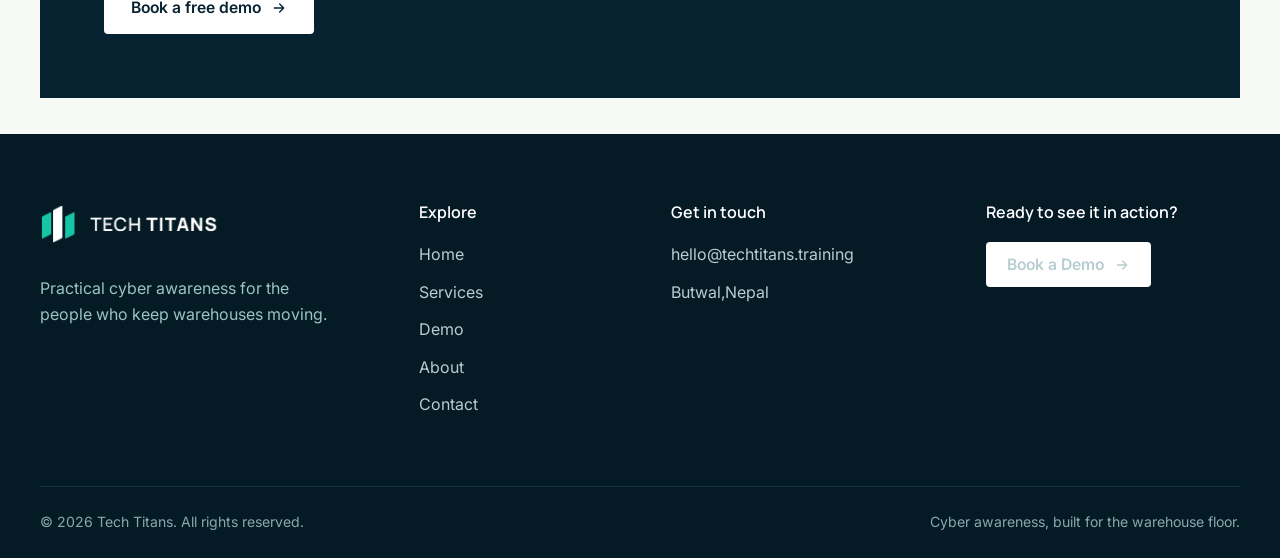
==== commit b8289f49: "Update website location to Butwal,Nepal" ====
--- a/about.html
+++ b/about.html
@@ -187,7 +187,7 @@
           <h4>Get in touch</h4>
           <ul>
             <li><a href="mailto:hello@techtitans.training">hello@techtitans.training</a></li>
-            <li>Butwal · Kathmandu, Nepal</li>
+            <li>Butwal,Nepal</li>
           </ul>
         </div>
         <div>
